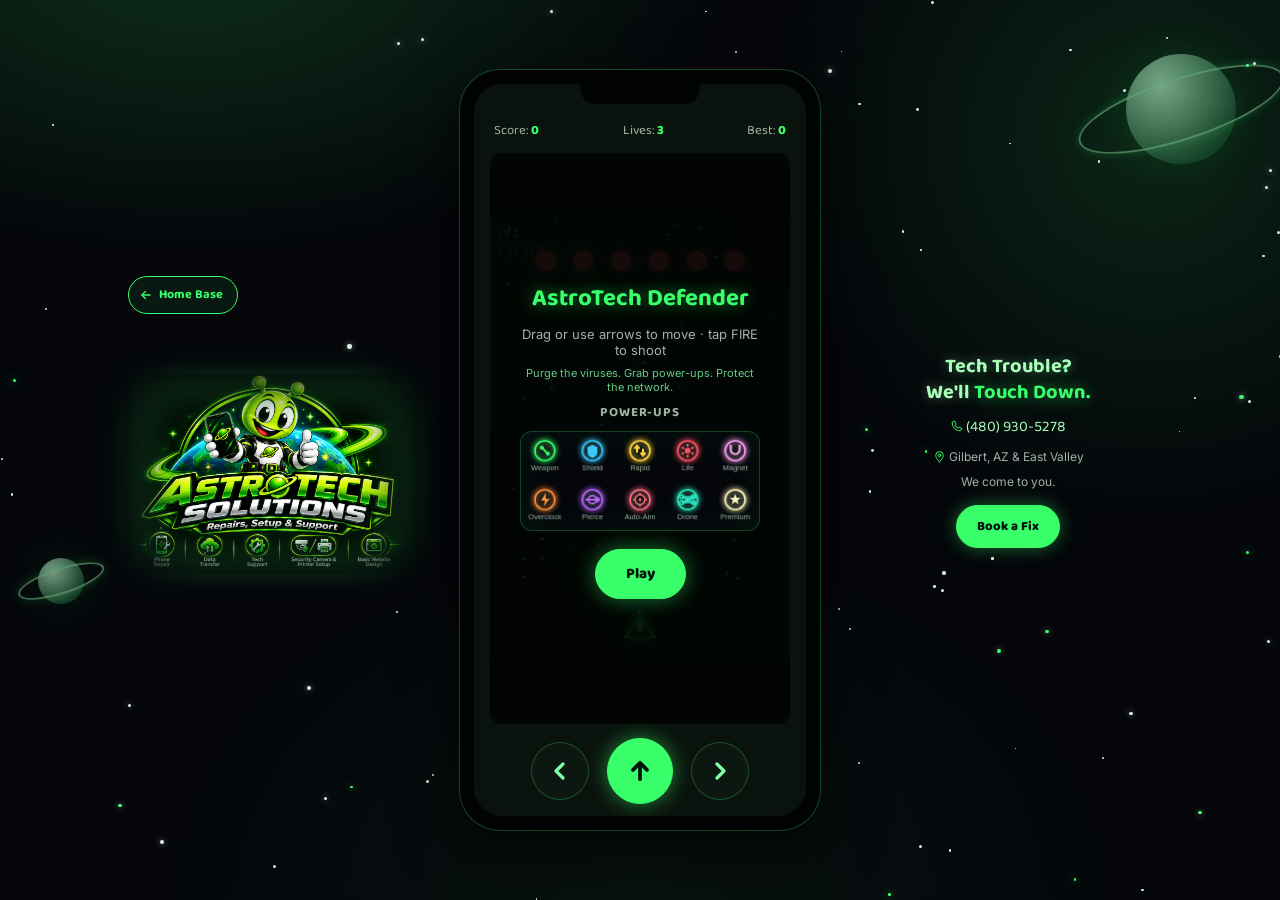
==== game/index.html @ 86c21164 "Show level on game over, overhaul bonus rounds, itemized escalating shop, power-up legend - Game-ove" ====
<!DOCTYPE html>
<html lang="en">
<head>
<meta charset="UTF-8" />
<meta name="viewport" content="width=device-width, initial-scale=1.0, maximum-scale=1.0, user-scalable=no" />
<title>AstroTech Defender</title>
<link rel="preconnect" href="https://fonts.googleapis.com" />
<link rel="preconnect" href="https://fonts.gstatic.com" crossorigin />
<link href="https://fonts.googleapis.com/css2?family=Baloo+2:wght@600;800&family=Inter:wght@400;600&display=swap" rel="stylesheet" />
<link rel="stylesheet" href="style.css?v=10" />
</head>
<body>
  <div id="starfield"></div>
  <div class="page">

    <aside class="sidePanel brandPanel">
      <a class="homeBaseBtn" href="../index.html">
        <svg class="homeBaseIcon" viewBox="0 0 24 24" fill="none" stroke="currentColor" stroke-width="2.2" stroke-linecap="round" stroke-linejoin="round"><path d="M19 12H5"/><path d="M11 18l-6-6 6-6"/></svg>
        Home Base
      </a>
      <img class="sideLogo" src="assets/astrotech-logo.png?v=3" alt="AstroTech Solutions" />
    </aside>

    <div class="phone">
      <div class="notch"></div>
      <div class="screen">
        <header class="topbar">
          <div class="score">Score: <span id="score">0</span></div>
          <div class="lives">Lives: <span id="lives">3</span></div>
          <div class="best">Best: <span id="best">0</span></div>
        </header>

        <div class="board-wrap">
          <canvas id="board" width="300" height="450"></canvas>

          <div id="startOverlay" class="overlay">
            <h1>AstroTech Defender</h1>
            <p>Drag or use arrows to move &middot; tap FIRE to shoot</p>
            <p class="sub">Purge the viruses. Grab power-ups. Protect the network.</p>
            <p class="legendLabel">Power-Ups</p>
            <canvas id="legendCanvas" width="240" height="100"></canvas>
            <button id="startBtn">Play</button>
          </div>

          <div id="gameOverOverlay" class="overlay hidden">
            <h1>Signal Lost</h1>
            <p id="finalScore">Score: 0</p>
            <div class="discountBox">
              <p class="discountLabel">You earned a discount</p>
              <p class="discountCode">DISCOUNT CODE: SAVE$10</p>
              <p class="discountHint">Book online and add this code to the comments to save $10.</p>
            </div>
            <div class="gameOverActions">
              <button id="restartBtn">Play Again</button>
              <a class="ctaBtn" href="../book.html">Book Now</a>
            </div>
          </div>

          <div id="shopOverlay" class="overlay hidden">
            <h1>Upgrade!</h1>
            <p class="sub" id="shopCoins">Coins: 0</p>
            <div class="shopGrid" id="shopGrid"></div>
            <button id="shopSkipBtn" class="ghostBtn">Skip</button>
          </div>

          <div id="victoryOverlay" class="overlay hidden">
            <h1>Network Secured!</h1>
            <p id="victoryScore">Final Score: 0</p>
            <div class="discountBox">
              <p class="discountLabel">You beat the game — enjoy a bigger reward</p>
              <p class="discountCode">DISCOUNT CODE: SAVE$50</p>
              <p class="discountHint">Book online and add this code to the comments to save $50.</p>
            </div>
            <div class="gameOverActions">
              <button id="victoryRestartBtn">Play Again</button>
              <a class="ctaBtn" href="../book.html">Book Now</a>
            </div>
          </div>
        </div>

        <div class="dpad">
          <button class="dbtn left" data-dir="left" aria-label="Move left">
            <svg viewBox="0 0 24 24" fill="none" stroke="currentColor" stroke-width="3.2" stroke-linecap="round" stroke-linejoin="round"><path d="M15 5l-7 7 7 7"/></svg>
          </button>
          <button class="dbtn fire" id="fireBtn" aria-label="Fire">
            <svg viewBox="0 0 24 24" fill="none" stroke="currentColor" stroke-width="3.2" stroke-linecap="round" stroke-linejoin="round"><path d="M12 19V6"/><path d="M6 11l6-6 6 6"/></svg>
          </button>
          <button class="dbtn right" data-dir="right" aria-label="Move right">
            <svg viewBox="0 0 24 24" fill="none" stroke="currentColor" stroke-width="3.2" stroke-linecap="round" stroke-linejoin="round"><path d="M9 5l7 7-7 7"/></svg>
          </button>
        </div>
      </div>
    </div>

    <aside class="sidePanel contactPanel">
      <h2>Tech Trouble?<br />We'll <span class="ctaAccent">Touch Down.</span></h2>
      <a class="contactLink" href="tel:4809305278"><svg class="miniIcon" viewBox="0 0 24 24" fill="none" stroke="#39ff6a" stroke-width="1.8" stroke-linecap="round" stroke-linejoin="round"><path d="M4 5c0 8.3 6.7 15 15 15l3-4-5-3-2 2c-2.5-1-4.5-3-5.5-5.5l2-2-3-5z"/></svg> (480) 930-5278</a>
      <p class="contactLine"><svg class="miniIcon" viewBox="0 0 24 24" fill="none" stroke="#39ff6a" stroke-width="1.8" stroke-linecap="round" stroke-linejoin="round"><path d="M12 22s7-7.5 7-12a7 7 0 1 0-14 0c0 4.5 7 12 7 12z"/><circle cx="12" cy="10" r="2.4"/></svg> Gilbert, AZ &amp; East Valley</p>
      <p class="contactLine">We come to you.</p>
      <a class="ctaBtn" href="../book.html">Book a Fix</a>
    </aside>

  </div>

  <script src="script.js?v=7"></script>
</body>
</html>
---- game/style.css ----
:root {
  --bg: #04060a;
  --screen-bg: #0a120d;
  --card: #0c1712;
  --green: #39ff6a;
  --green-soft: #7dffa3;
  --mint: #a8ffb8;
  --text: #eef7f0;
  --text-dim: #9fb3a6;
  --border: rgba(57, 255, 106, 0.25);
  --danger: #ff5566;
}

* {
  box-sizing: border-box;
  -webkit-tap-highlight-color: transparent;
  user-select: none;
}

html, body {
  margin: 0;
  min-height: 100%;
  background: var(--bg);
  font-family: 'Inter', -apple-system, BlinkMacSystemFont, "Segoe UI", Roboto, sans-serif;
  color: var(--text);
  position: relative;
}

/* ---------- Starfield (matches astrotechsolutions.com) ---------- */
#starfield {
  position: fixed;
  inset: 0;
  z-index: 0;
  overflow: hidden;
  pointer-events: none;
  background:
    radial-gradient(ellipse 900px 500px at 15% -5%, rgba(57, 255, 106, 0.16), transparent 60%),
    radial-gradient(ellipse 700px 700px at 90% 15%, rgba(57, 255, 106, 0.12), transparent 55%),
    radial-gradient(ellipse 800px 600px at 50% 100%, rgba(20, 60, 35, 0.22), transparent 60%),
    #04060a;
}

.star {
  position: absolute;
  border-radius: 50%;
  background: #d7f0dd;
  animation: twinkle ease-in-out infinite;
}
.star.green {
  background: var(--green);
  box-shadow: 0 0 8px var(--green);
}
.star.big {
  box-shadow: 0 0 6px rgba(255, 255, 255, 0.6);
}
@keyframes twinkle {
  0%, 100% { opacity: var(--min-o, 0.25); }
  50% { opacity: var(--max-o, 0.9); }
}

.moon {
  position: absolute;
  border-radius: 50%;
  background: radial-gradient(circle at 32% 28%, #c3ffd6, #1b5c34 75%);
  box-shadow: 0 0 40px rgba(57, 255, 106, 0.18);
  opacity: 0.6;
}
.moon-ring {
  position: absolute;
  top: 50%;
  left: 50%;
  width: 195%;
  height: 56%;
  border: 2px solid rgba(168, 255, 184, 0.65);
  border-radius: 50%;
  box-shadow: 0 0 10px rgba(57, 255, 106, 0.35);
  transform: translate(-50%, -50%) rotate(-18deg);
}

.meteor {
  position: absolute;
  top: 0;
  left: 0;
  width: 3px;
  height: 3px;
  border-radius: 50%;
  background: #eafff0;
  box-shadow: 0 0 10px 2px rgba(180, 255, 200, 0.9);
  opacity: 0;
  animation: meteor-fall linear infinite;
}
.meteor::before {
  content: '';
  position: absolute;
  top: 50%;
  left: 50%;
  width: 220px;
  height: 2px;
  background: linear-gradient(90deg, rgba(200, 255, 215, 0.95), rgba(120, 255, 150, 0.35) 40%, transparent 90%);
  transform-origin: left center;
  transform: translate(-100%, -50%) rotate(180deg);
}
.meteor.thin::before { height: 1px; width: 150px; }
.meteor.big { width: 4px; height: 4px; box-shadow: 0 0 16px 3px rgba(180, 255, 200, 1); }
.meteor.big::before { width: 300px; height: 3px; }
@keyframes meteor-fall {
  0% { transform: translate(0, -10vh) rotate(35deg); opacity: 0; }
  3% { opacity: 1; }
  35% { opacity: 1; }
  45% { opacity: 0; }
  100% { transform: translate(60vw, 60vh) rotate(35deg); opacity: 0; }
}

.page {
  position: relative;
  z-index: 1;
  min-height: 100vh;
  display: flex;
  align-items: center;
  justify-content: center;
  gap: 28px;
  flex-wrap: wrap;
  padding: 20px;
}

.sidePanel {
  width: 320px;
  display: flex;
  flex-direction: column;
  align-items: center;
  text-align: center;
  gap: 10px;
  padding: 22px 16px;
  background: transparent;
  border: none;
  box-shadow: none;
}

.homeBaseBtn {
  display: inline-flex;
  align-items: center;
  gap: 6px;
  align-self: flex-start;
  padding: 8px 14px 8px 10px;
  border-radius: 999px;
  border: 1px solid var(--green);
  background: rgba(57, 255, 106, 0.08);
  color: var(--green);
  font-family: 'Baloo 2', sans-serif;
  font-weight: 700;
  font-size: 12.5px;
  text-decoration: none;
}

.homeBaseBtn:hover {
  background: rgba(57, 255, 106, 0.2);
}

.homeBaseIcon {
  width: 14px;
  height: 14px;
  flex-shrink: 0;
}

.sideLogo {
  width: 300px;
  height: 300px;
  object-fit: contain;
  filter: drop-shadow(0 0 14px rgba(57, 255, 106, 0.45));
}

.contactPanel h2 {
  margin: 0;
  font-family: 'Baloo 2', sans-serif;
  font-size: 20px;
  line-height: 1.3;
  color: var(--mint);
  text-shadow: 0 0 12px rgba(168, 255, 184, 0.4);
}

.contactPanel h2 .ctaAccent {
  color: var(--green);
  text-shadow: 0 0 16px rgba(57, 255, 106, 0.6);
}

.contactLink {
  display: block;
  font-family: 'Baloo 2', sans-serif;
  font-size: 15px;
  color: var(--mint);
  text-decoration: none;
}

.contactLine {
  margin: 0;
  font-size: 12px;
  color: var(--text-dim);
}

.miniIcon {
  width: 13px;
  height: 13px;
  vertical-align: -2px;
  flex-shrink: 0;
}

.ctaBtn {
  display: inline-block;
  margin-top: 6px;
  padding: 10px 20px;
  border-radius: 999px;
  border: 1px solid var(--green);
  background: var(--green);
  color: #02150a;
  font-weight: 800;
  font-family: 'Baloo 2', sans-serif;
  font-size: 13px;
  text-decoration: none;
  box-shadow: 0 0 18px rgba(57, 255, 106, 0.4);
}

@media (max-width: 880px) {
  .page {
    flex-direction: column;
    gap: 14px;
    padding: 14px;
  }
  .sidePanel {
    width: 100%;
    max-width: 360px;
    flex-direction: row;
    justify-content: center;
    align-items: center;
    text-align: left;
    padding: 12px 16px;
    gap: 14px;
  }
  .sideLogo {
    width: 110px;
    height: 110px;
  }
  .brandPanel {
    order: -1;
  }
  .contactPanel {
    order: 1;
  }
}

.phone {
  width: 360px;
  max-width: 100vw;
  height: 760px;
  max-height: 100vh;
  background: #010202;
  border-radius: 40px;
  padding: 14px;
  box-shadow: 0 0 0 1px var(--border), 0 20px 60px rgba(0, 0, 0, 0.7);
  position: relative;
}

.notch {
  position: absolute;
  top: 14px;
  left: 50%;
  transform: translateX(-50%);
  width: 120px;
  height: 20px;
  background: #010202;
  border-radius: 0 0 16px 16px;
  z-index: 2;
}

.screen {
  background: var(--screen-bg);
  border-radius: 28px;
  height: 100%;
  display: flex;
  flex-direction: column;
  padding: 36px 16px 12px;
  overflow: hidden;
}

.topbar {
  display: flex;
  justify-content: space-between;
  font-size: 13px;
  color: var(--text-dim);
  padding: 0 4px 12px;
  font-family: 'Baloo 2', sans-serif;
}

.topbar span {
  color: var(--green);
  font-weight: 800;
}

.board-wrap {
  position: relative;
  display: flex;
  align-items: center;
  justify-content: center;
  flex: 1;
}

canvas {
  width: 100%;
  max-width: 300px;
  aspect-ratio: 2 / 3;
  background: var(--bg);
  border-radius: 12px;
  border: 1px solid var(--border);
  box-shadow: inset 0 0 40px rgba(57, 255, 106, 0.06);
  touch-action: none;
}

.overlay {
  position: absolute;
  inset: 0;
  display: flex;
  flex-direction: column;
  align-items: center;
  justify-content: center;
  gap: 8px;
  background: rgba(2, 5, 3, 0.92);
  border-radius: 12px;
  text-align: center;
  padding: 20px;
}

.overlay.hidden {
  display: none;
}

.overlay h1 {
  margin: 0;
  font-size: 24px;
  font-family: 'Baloo 2', sans-serif;
  color: var(--green);
  text-shadow: 0 0 16px rgba(57, 255, 106, 0.55);
}

.overlay p {
  margin: 0;
  color: var(--text-dim);
  font-size: 13px;
  max-width: 240px;
}

.overlay p.sub {
  font-size: 11px;
  color: var(--green-soft);
  opacity: 0.8;
}

.legendLabel {
  margin: 6px 0 0;
  font-size: 10.5px;
  font-family: 'Baloo 2', sans-serif;
  font-weight: 700;
  color: var(--green-soft);
  text-transform: uppercase;
  letter-spacing: 0.06em;
}

#legendCanvas {
  width: 240px;
  height: 100px;
}

.overlay button {
  margin-top: 10px;
  padding: 12px 30px;
  border-radius: 999px;
  border: 1px solid var(--green);
  background: var(--green);
  color: #02150a;
  font-weight: 800;
  font-family: 'Baloo 2', sans-serif;
  font-size: 15px;
  box-shadow: 0 0 22px rgba(57, 255, 106, 0.45);
}

.discountBox {
  margin-top: 6px;
  padding: 10px 18px;
  border: 1px solid var(--border);
  border-radius: 14px;
  background: rgba(57, 255, 106, 0.06);
}

.discountLabel {
  margin: 0;
  font-size: 11px;
  color: var(--text-dim);
}

.discountCode {
  margin: 2px 0;
  font-family: 'Baloo 2', sans-serif;
  font-size: 16px;
  font-weight: 800;
  color: var(--mint);
  text-shadow: 0 0 12px rgba(168, 255, 184, 0.5);
  letter-spacing: 0.02em;
}

.discountHint {
  margin: 0;
  font-size: 10.5px;
  color: var(--green-soft);
  max-width: 220px;
}

.gameOverActions {
  display: flex;
  gap: 10px;
  flex-wrap: wrap;
  justify-content: center;
}

.gameOverActions button,
.gameOverActions .ctaBtn {
  margin-top: 4px;
}

.dpad {
  display: flex;
  align-items: center;
  justify-content: center;
  gap: 18px;
  padding-top: 14px;
}

.dbtn {
  width: 58px;
  height: 58px;
  border-radius: 50%;
  border: 1px solid var(--border);
  background: var(--card);
  color: var(--green-soft);
  display: flex;
  align-items: center;
  justify-content: center;
}

.dbtn svg {
  width: 24px;
  height: 24px;
}

.dbtn:active {
  background: #142a1c;
}

.dbtn.fire {
  width: 66px;
  height: 66px;
  background: var(--green);
  border-color: var(--green);
  color: #02150a;
  box-shadow: 0 0 20px rgba(57, 255, 106, 0.5);
}

.dbtn.fire svg {
  width: 28px;
  height: 28px;
}

.dbtn.fire:active {
  background: var(--green-soft);
}

.shopCoins {
  color: var(--mint);
  font-size: 12px;
  margin: 0 0 4px;
}

.shopGrid {
  display: flex;
  flex-direction: column;
  gap: 8px;
  width: 100%;
  max-width: 240px;
}

.overlay .shopCard {
  display: flex;
  flex-direction: column;
  align-items: center;
  gap: 2px;
  padding: 10px 14px;
  border-radius: 12px;
  border: 1px solid var(--border);
  background: rgba(57, 255, 106, 0.06);
  color: var(--text);
  cursor: pointer;
  font-family: 'Inter', sans-serif;
  font-weight: 400;
  box-shadow: none;
}

.overlay .shopCard:disabled {
  opacity: 0.35;
  cursor: not-allowed;
}

.overlay .shopCard:not(:disabled):hover {
  background: rgba(57, 255, 106, 0.14);
}

.shopCardLabel {
  font-family: 'Baloo 2', sans-serif;
  font-weight: 700;
  color: var(--mint);
  font-size: 14px;
}

.shopCardDesc {
  font-size: 11px;
  color: var(--text-dim);
}

.shopCardPrice {
  font-size: 12px;
  color: var(--green);
  font-weight: 700;
}

.shopCardRarity {
  font-size: 9px;
  text-transform: uppercase;
  letter-spacing: 0.06em;
  font-weight: 700;
  color: var(--text-dim);
}

.overlay .shopCard.rarity-uncommon .shopCardRarity {
  color: #7dffa3;
}

.overlay .shopCard.rarity-rare .shopCardRarity {
  color: #ff9ff3;
}

.overlay .shopCard.rarity-legendary .shopCardRarity {
  color: #fff2c0;
}

.overlay .shopCard.rarity-rare {
  border-color: rgba(255, 107, 129, 0.5);
}

.overlay .shopCard.rarity-legendary {
  border-color: rgba(255, 242, 192, 0.6);
  box-shadow: 0 0 12px rgba(255, 242, 192, 0.25);
}

.overlay .ghostBtn {
  margin-top: 8px;
  padding: 8px 20px;
  border-radius: 999px;
  border: 1px solid var(--border);
  background: transparent;
  color: var(--text-dim);
  font-family: 'Baloo 2', sans-serif;
  font-size: 12.5px;
  font-weight: 600;
  box-shadow: none;
}
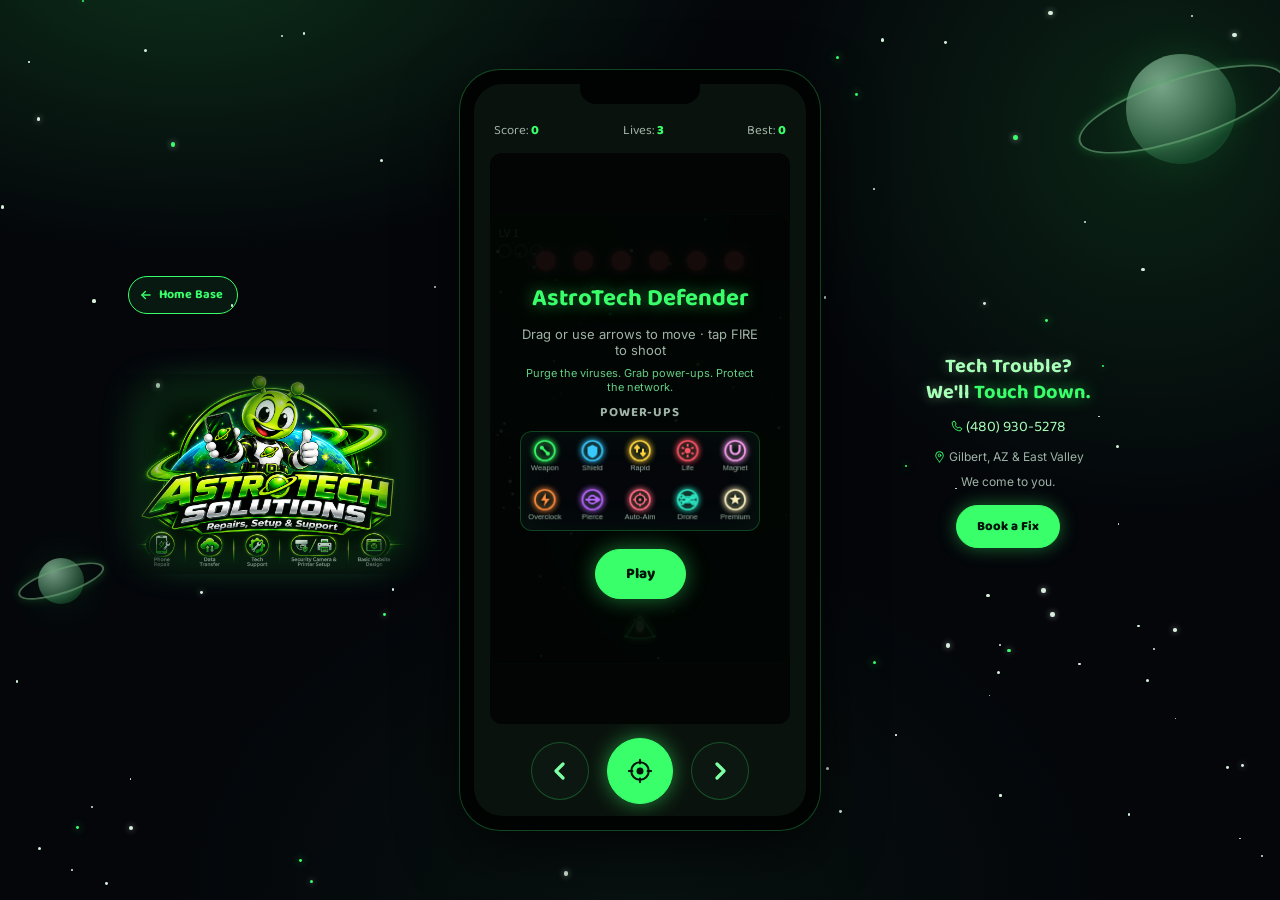
==== commit b0c63041: "Center hero feature badges evenly; swap game fire button to a circular icon - The 90-Day/Same-Day/Mo" ====
--- a/game/index.html
+++ b/game/index.html
@@ -83,7 +83,7 @@
             <svg viewBox="0 0 24 24" fill="none" stroke="currentColor" stroke-width="3.2" stroke-linecap="round" stroke-linejoin="round"><path d="M15 5l-7 7 7 7"/></svg>
           </button>
           <button class="dbtn fire" id="fireBtn" aria-label="Fire">
-            <svg viewBox="0 0 24 24" fill="none" stroke="currentColor" stroke-width="3.2" stroke-linecap="round" stroke-linejoin="round"><path d="M12 19V6"/><path d="M6 11l6-6 6 6"/></svg>
+            <svg viewBox="0 0 24 24" fill="none" stroke="currentColor" stroke-width="1.8" stroke-linecap="round" stroke-linejoin="round"><circle cx="12" cy="12" r="7.5"/><circle cx="12" cy="12" r="3" fill="currentColor" stroke="none"/><path d="M12 2.5v3M12 18.5v3M2.5 12h3M18.5 12h3"/></svg>
           </button>
           <button class="dbtn right" data-dir="right" aria-label="Move right">
             <svg viewBox="0 0 24 24" fill="none" stroke="currentColor" stroke-width="3.2" stroke-linecap="round" stroke-linejoin="round"><path d="M9 5l7 7-7 7"/></svg>
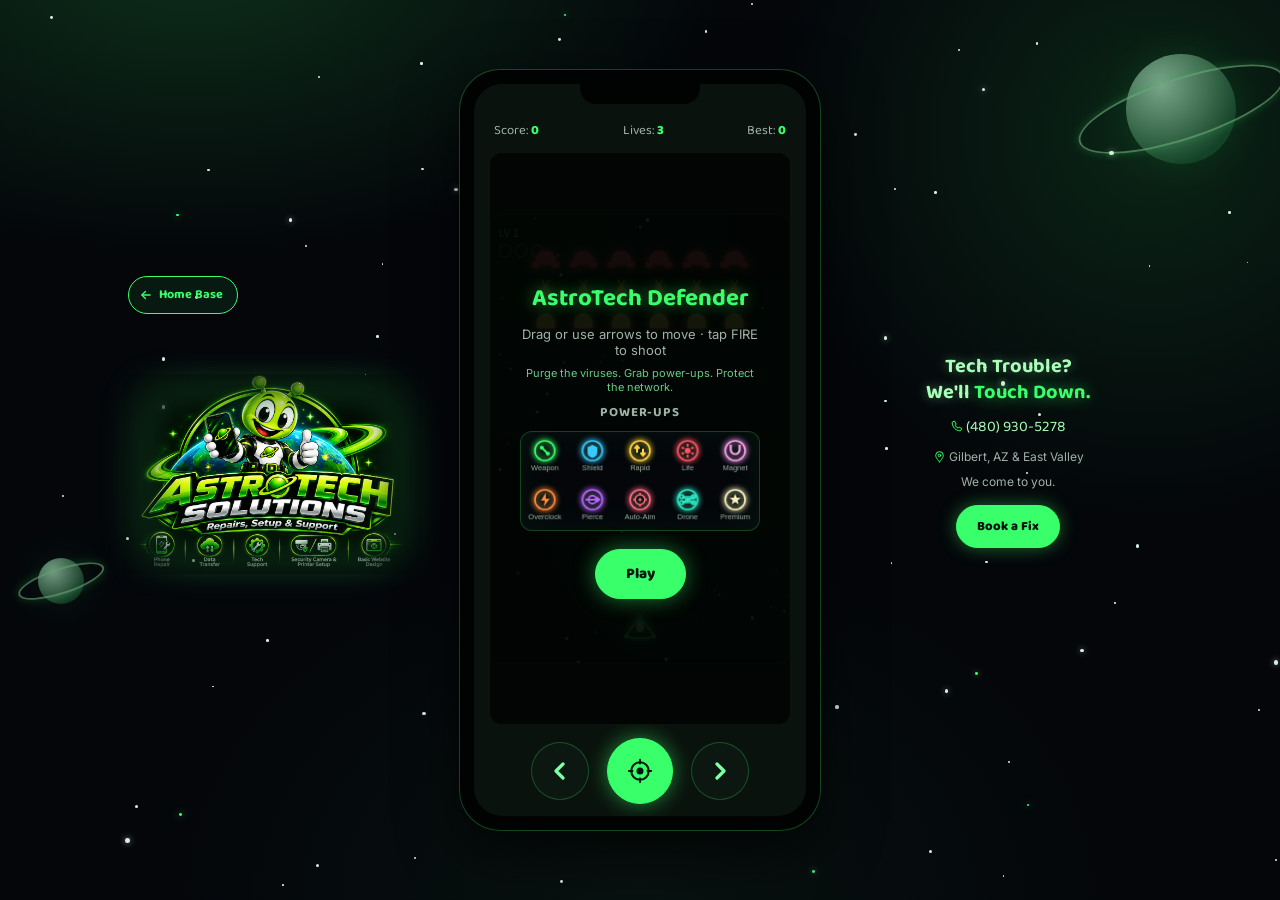
==== commit 14ec2feb: "Redesign viruses as Space Invaders/Galaga-inspired creatures Replaced the old geometric shapes (spik" ====
--- a/game/index.html
+++ b/game/index.html
@@ -102,6 +102,6 @@
 
   </div>
 
-  <script src="script.js?v=7"></script>
+  <script src="script.js?v=8"></script>
 </body>
 </html>
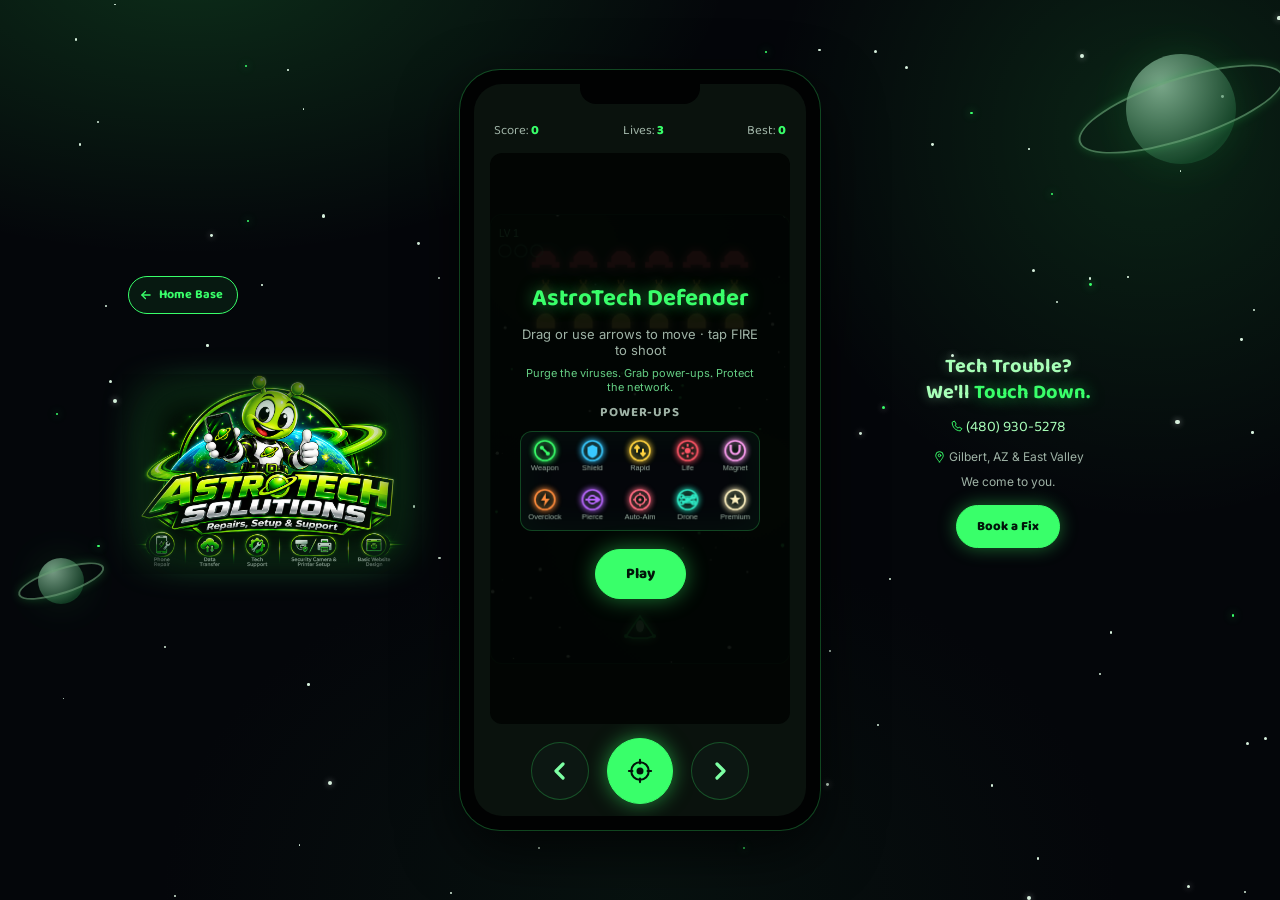
==== commit f98d2787: "Redesign bosses as Space Invaders/Galaga-inspired motherships Replaced the abstract orb/hex/crystal/" ====
--- a/game/index.html
+++ b/game/index.html
@@ -102,6 +102,6 @@
 
   </div>
 
-  <script src="script.js?v=8"></script>
+  <script src="script.js?v=9"></script>
 </body>
 </html>
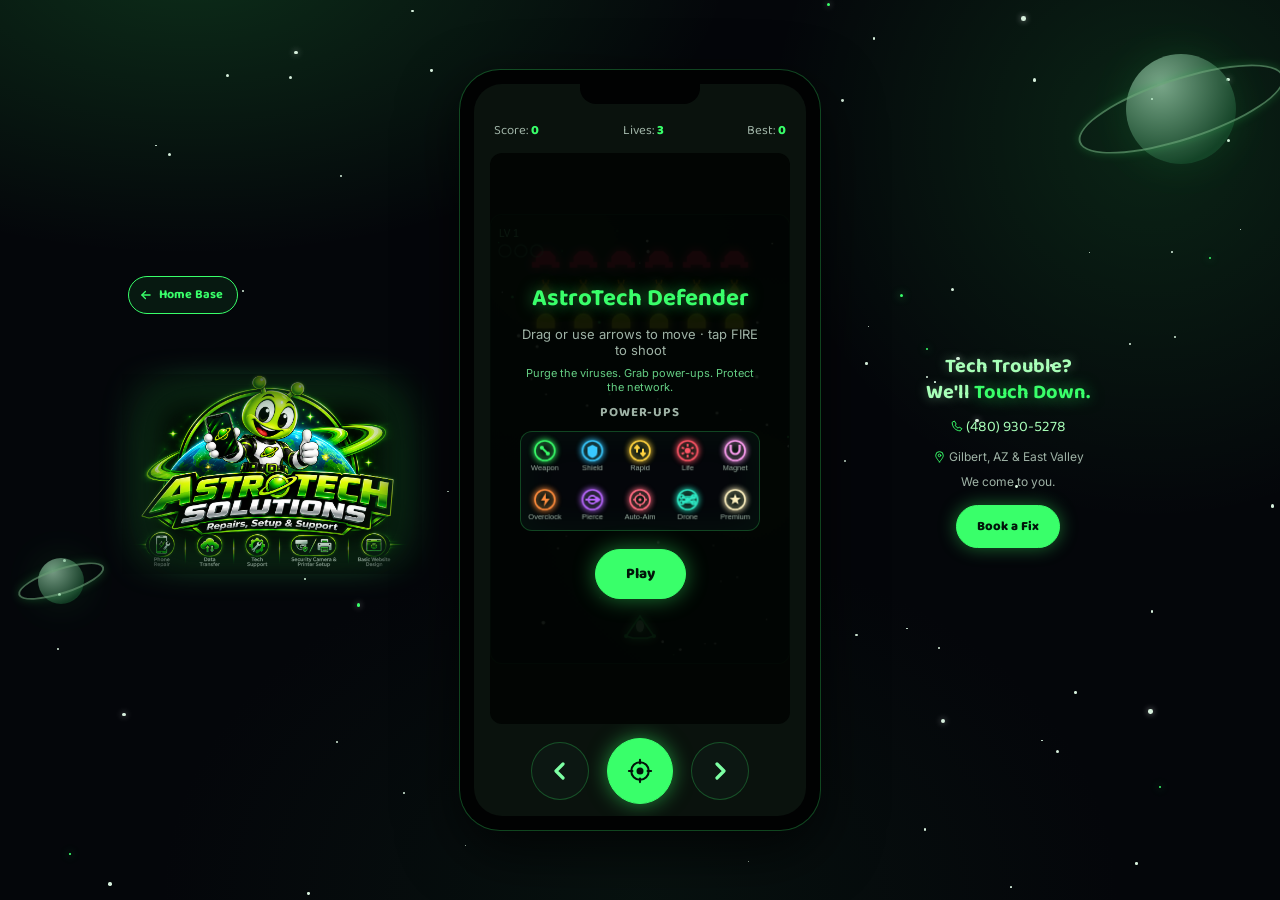
==== commit 176245ed: "Make virus colors more vibrant Swapped the softer virus palette for punchier, more saturated neon to" ====
--- a/game/index.html
+++ b/game/index.html
@@ -102,6 +102,6 @@
 
   </div>
 
-  <script src="script.js?v=9"></script>
+  <script src="script.js?v=10"></script>
 </body>
 </html>
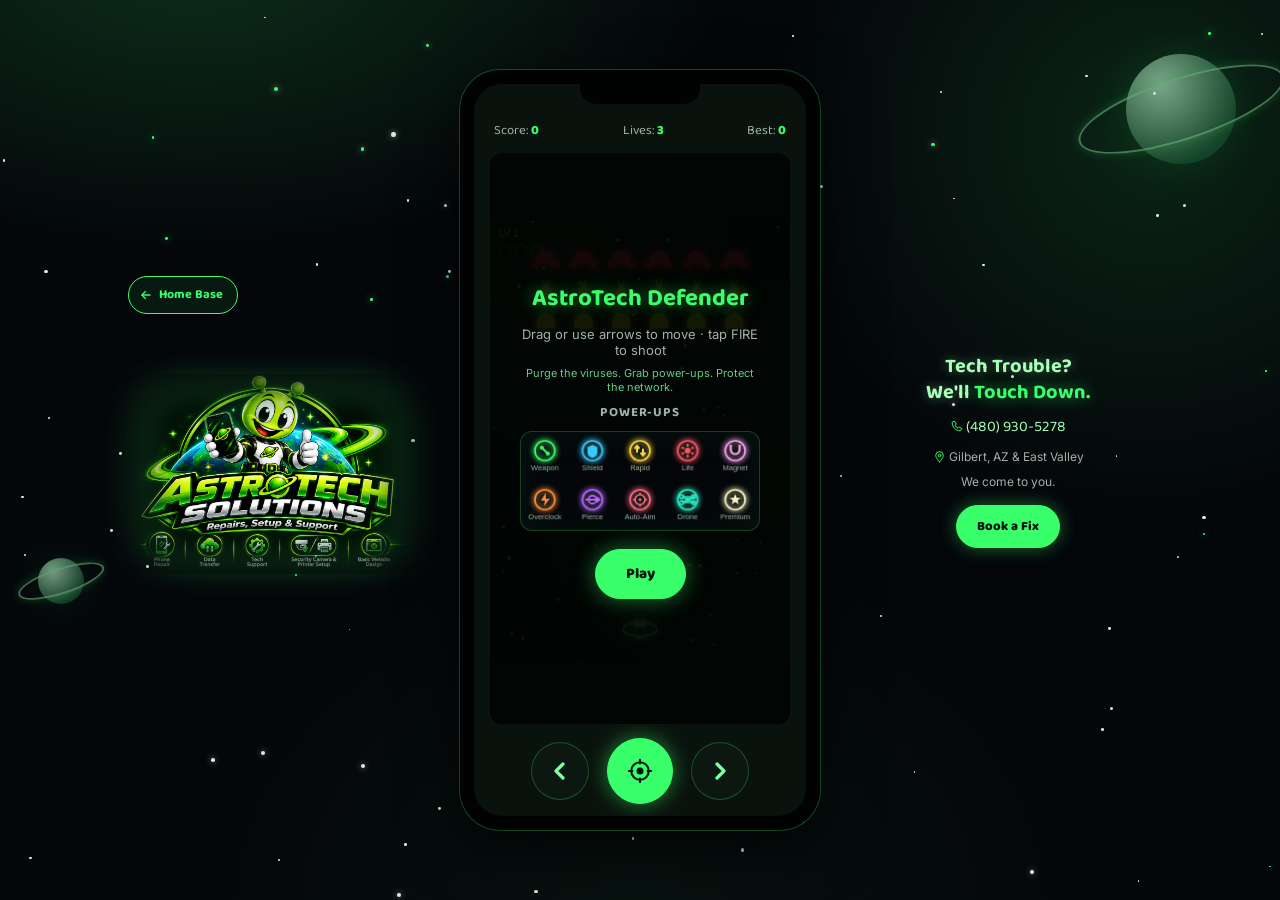
==== commit 5f8b062b: "Redesign player ship as a UFO with ability-linked upgrade modules Replaced the pointed fighter hull " ====
--- a/game/index.html
+++ b/game/index.html
@@ -102,6 +102,6 @@
 
   </div>
 
-  <script src="script.js?v=10"></script>
+  <script src="script.js?v=12"></script>
 </body>
 </html>
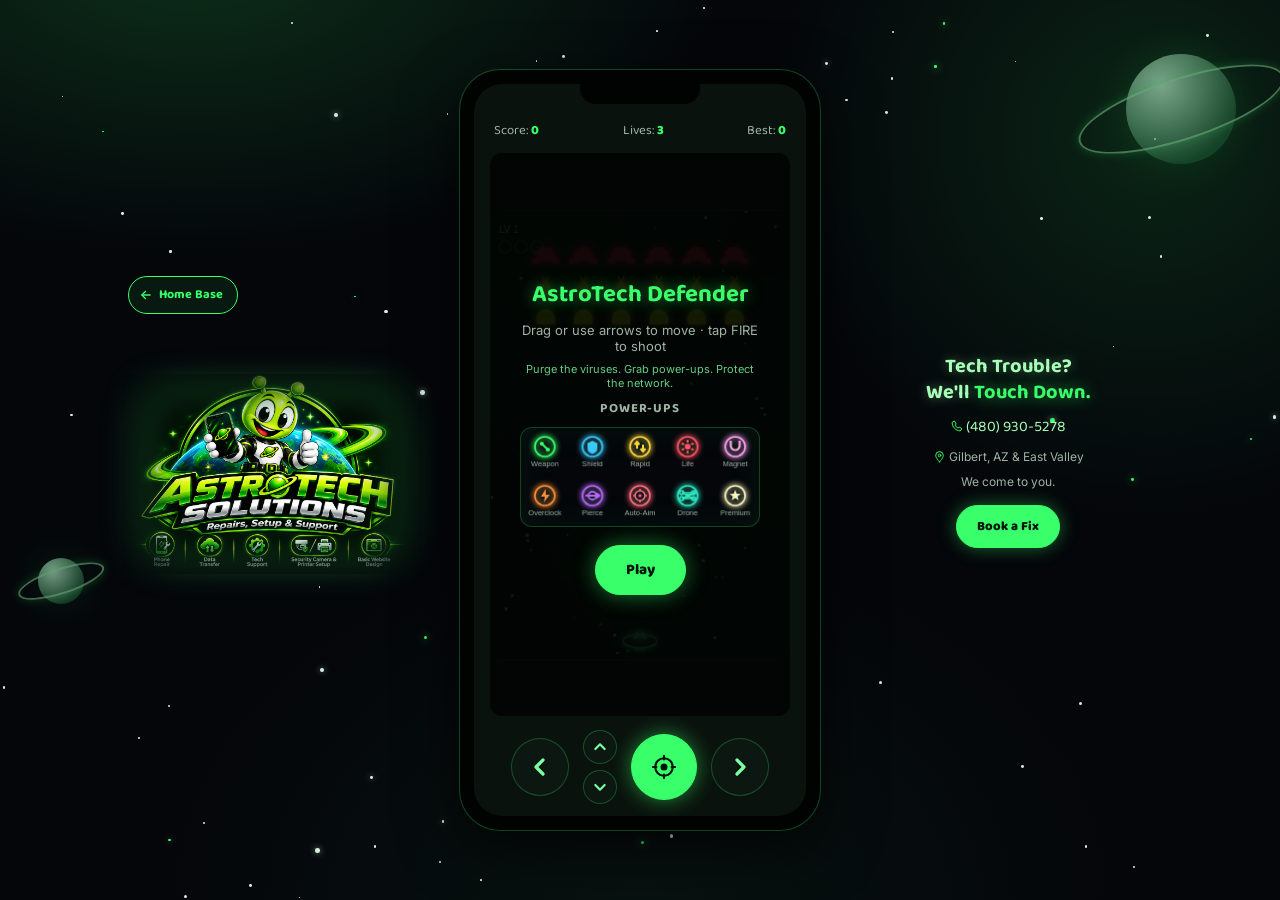
==== commit 8da7c187: "Let the UFO move freely in 2D, not just left/right - Added vertical movement bounded to the lower ha" ====
--- a/game/index.html
+++ b/game/index.html
@@ -7,7 +7,7 @@
 <link rel="preconnect" href="https://fonts.googleapis.com" />
 <link rel="preconnect" href="https://fonts.gstatic.com" crossorigin />
 <link href="https://fonts.googleapis.com/css2?family=Baloo+2:wght@600;800&family=Inter:wght@400;600&display=swap" rel="stylesheet" />
-<link rel="stylesheet" href="style.css?v=10" />
+<link rel="stylesheet" href="style.css?v=11" />
 </head>
 <body>
   <div id="starfield"></div>
@@ -82,6 +82,14 @@
           <button class="dbtn left" data-dir="left" aria-label="Move left">
             <svg viewBox="0 0 24 24" fill="none" stroke="currentColor" stroke-width="3.2" stroke-linecap="round" stroke-linejoin="round"><path d="M15 5l-7 7 7 7"/></svg>
           </button>
+          <div class="dpadVertical">
+            <button class="dbtn small up" data-dir="up" aria-label="Move up">
+              <svg viewBox="0 0 24 24" fill="none" stroke="currentColor" stroke-width="3.2" stroke-linecap="round" stroke-linejoin="round"><path d="M5 15l7-7 7 7"/></svg>
+            </button>
+            <button class="dbtn small down" data-dir="down" aria-label="Move down">
+              <svg viewBox="0 0 24 24" fill="none" stroke="currentColor" stroke-width="3.2" stroke-linecap="round" stroke-linejoin="round"><path d="M5 9l7 7 7-7"/></svg>
+            </button>
+          </div>
           <button class="dbtn fire" id="fireBtn" aria-label="Fire">
             <svg viewBox="0 0 24 24" fill="none" stroke="currentColor" stroke-width="1.8" stroke-linecap="round" stroke-linejoin="round"><circle cx="12" cy="12" r="7.5"/><circle cx="12" cy="12" r="3" fill="currentColor" stroke="none"/><path d="M12 2.5v3M12 18.5v3M2.5 12h3M18.5 12h3"/></svg>
           </button>
@@ -102,6 +110,6 @@
 
   </div>
 
-  <script src="script.js?v=12"></script>
+  <script src="script.js?v=13"></script>
 </body>
 </html>
--- a/game/style.css
+++ b/game/style.css
@@ -428,8 +428,24 @@
   display: flex;
   align-items: center;
   justify-content: center;
-  gap: 18px;
+  gap: 14px;
   padding-top: 14px;
+}
+
+.dpadVertical {
+  display: flex;
+  flex-direction: column;
+  gap: 6px;
+}
+
+.dbtn.small {
+  width: 34px;
+  height: 34px;
+}
+
+.dbtn.small svg {
+  width: 16px;
+  height: 16px;
 }
 
 .dbtn {
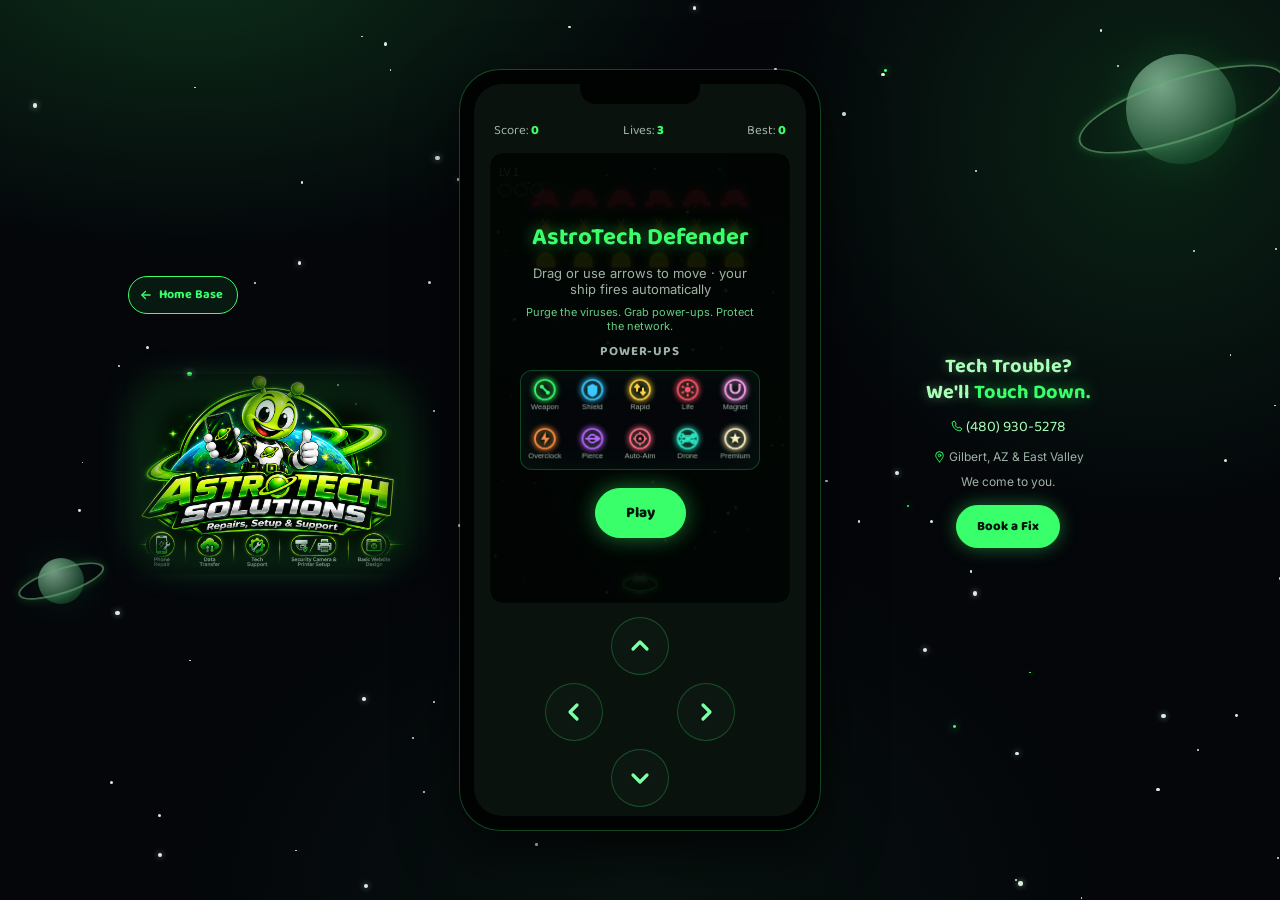
==== commit bf351165: "Auto-fire continuously; remove fire button; redesign controls as a cross D-pad - The ship now fires " ====
--- a/game/index.html
+++ b/game/index.html
@@ -7,7 +7,7 @@
 <link rel="preconnect" href="https://fonts.googleapis.com" />
 <link rel="preconnect" href="https://fonts.gstatic.com" crossorigin />
 <link href="https://fonts.googleapis.com/css2?family=Baloo+2:wght@600;800&family=Inter:wght@400;600&display=swap" rel="stylesheet" />
-<link rel="stylesheet" href="style.css?v=11" />
+<link rel="stylesheet" href="style.css?v=12" />
 </head>
 <body>
   <div id="starfield"></div>
@@ -35,7 +35,7 @@
 
           <div id="startOverlay" class="overlay">
             <h1>AstroTech Defender</h1>
-            <p>Drag or use arrows to move &middot; tap FIRE to shoot</p>
+            <p>Drag or use arrows to move &middot; your ship fires automatically</p>
             <p class="sub">Purge the viruses. Grab power-ups. Protect the network.</p>
             <p class="legendLabel">Power-Ups</p>
             <canvas id="legendCanvas" width="240" height="100"></canvas>
@@ -79,22 +79,17 @@
         </div>
 
         <div class="dpad">
+          <button class="dbtn up" data-dir="up" aria-label="Move up">
+            <svg viewBox="0 0 24 24" fill="none" stroke="currentColor" stroke-width="3.2" stroke-linecap="round" stroke-linejoin="round"><path d="M5 15l7-7 7 7"/></svg>
+          </button>
           <button class="dbtn left" data-dir="left" aria-label="Move left">
             <svg viewBox="0 0 24 24" fill="none" stroke="currentColor" stroke-width="3.2" stroke-linecap="round" stroke-linejoin="round"><path d="M15 5l-7 7 7 7"/></svg>
           </button>
-          <div class="dpadVertical">
-            <button class="dbtn small up" data-dir="up" aria-label="Move up">
-              <svg viewBox="0 0 24 24" fill="none" stroke="currentColor" stroke-width="3.2" stroke-linecap="round" stroke-linejoin="round"><path d="M5 15l7-7 7 7"/></svg>
-            </button>
-            <button class="dbtn small down" data-dir="down" aria-label="Move down">
-              <svg viewBox="0 0 24 24" fill="none" stroke="currentColor" stroke-width="3.2" stroke-linecap="round" stroke-linejoin="round"><path d="M5 9l7 7 7-7"/></svg>
-            </button>
-          </div>
-          <button class="dbtn fire" id="fireBtn" aria-label="Fire">
-            <svg viewBox="0 0 24 24" fill="none" stroke="currentColor" stroke-width="1.8" stroke-linecap="round" stroke-linejoin="round"><circle cx="12" cy="12" r="7.5"/><circle cx="12" cy="12" r="3" fill="currentColor" stroke="none"/><path d="M12 2.5v3M12 18.5v3M2.5 12h3M18.5 12h3"/></svg>
-          </button>
           <button class="dbtn right" data-dir="right" aria-label="Move right">
             <svg viewBox="0 0 24 24" fill="none" stroke="currentColor" stroke-width="3.2" stroke-linecap="round" stroke-linejoin="round"><path d="M9 5l7 7-7 7"/></svg>
+          </button>
+          <button class="dbtn down" data-dir="down" aria-label="Move down">
+            <svg viewBox="0 0 24 24" fill="none" stroke="currentColor" stroke-width="3.2" stroke-linecap="round" stroke-linejoin="round"><path d="M5 9l7 7 7-7"/></svg>
           </button>
         </div>
       </div>
@@ -110,6 +105,6 @@
 
   </div>
 
-  <script src="script.js?v=13"></script>
+  <script src="script.js?v=14"></script>
 </body>
 </html>
--- a/game/style.css
+++ b/game/style.css
@@ -425,28 +425,18 @@
 }
 
 .dpad {
-  display: flex;
-  align-items: center;
+  display: grid;
+  grid-template-columns: 58px 58px 58px;
+  grid-template-rows: 58px 58px 58px;
+  gap: 8px;
   justify-content: center;
-  gap: 14px;
   padding-top: 14px;
 }
 
-.dpadVertical {
-  display: flex;
-  flex-direction: column;
-  gap: 6px;
-}
-
-.dbtn.small {
-  width: 34px;
-  height: 34px;
-}
-
-.dbtn.small svg {
-  width: 16px;
-  height: 16px;
-}
+.dbtn.up { grid-column: 2; grid-row: 1; }
+.dbtn.left { grid-column: 1; grid-row: 2; }
+.dbtn.right { grid-column: 3; grid-row: 2; }
+.dbtn.down { grid-column: 2; grid-row: 3; }
 
 .dbtn {
   width: 58px;
@@ -467,24 +457,6 @@
 
 .dbtn:active {
   background: #142a1c;
-}
-
-.dbtn.fire {
-  width: 66px;
-  height: 66px;
-  background: var(--green);
-  border-color: var(--green);
-  color: #02150a;
-  box-shadow: 0 0 20px rgba(57, 255, 106, 0.5);
-}
-
-.dbtn.fire svg {
-  width: 28px;
-  height: 28px;
-}
-
-.dbtn.fire:active {
-  background: var(--green-soft);
 }
 
 .shopCoins {
